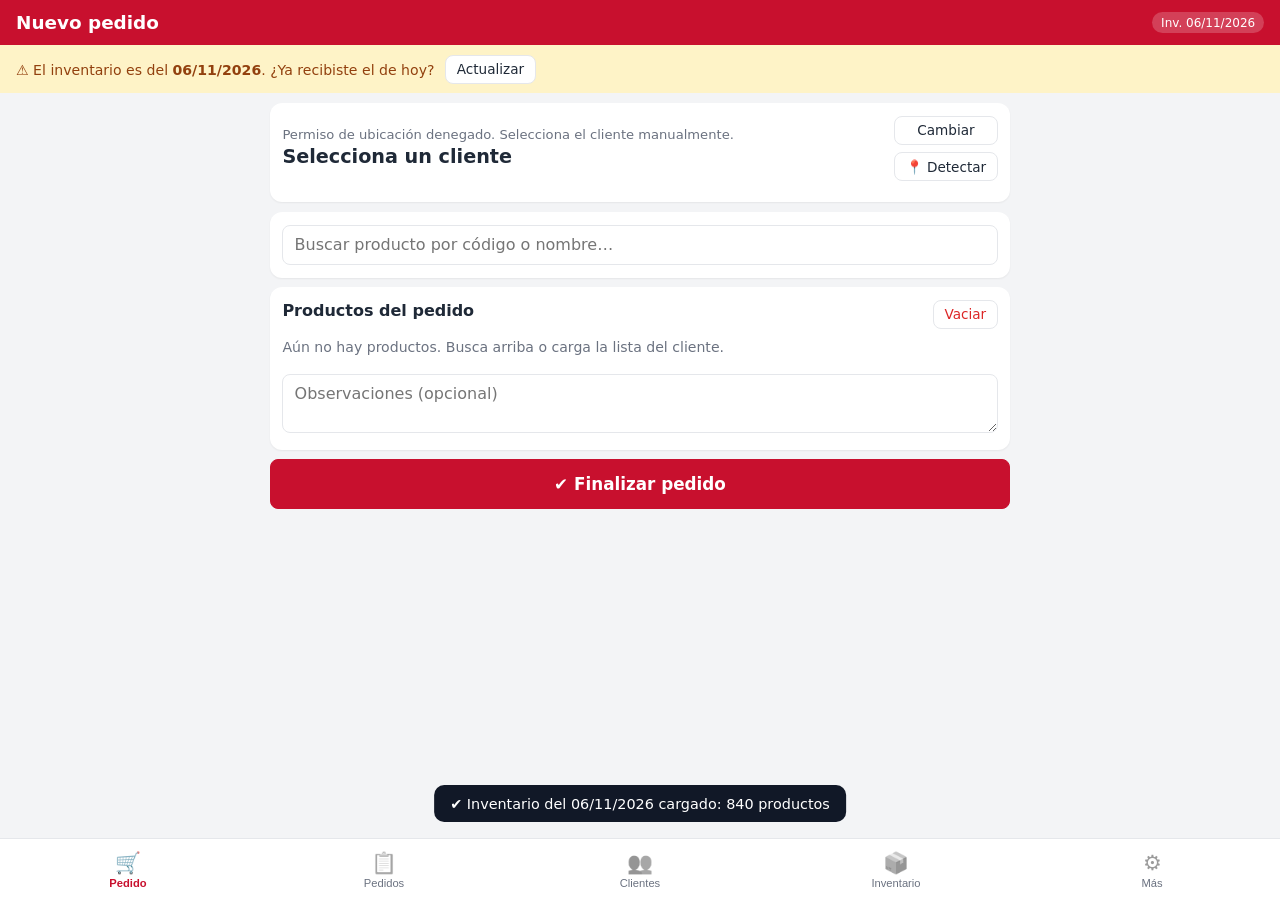
==== app/index.html @ 3f627df9 "Initial commit: Pedidos Colombina PWA" ====
<!DOCTYPE html>
<html lang="es">
<head>
  <meta charset="UTF-8">
  <meta name="viewport" content="width=device-width, initial-scale=1, viewport-fit=cover">
  <meta name="theme-color" content="#c8102e">
  <title>Pedidos Colombina</title>
  <link rel="manifest" href="manifest.webmanifest">
  <link rel="icon" href="icons/icon-192.png">
  <link rel="apple-touch-icon" href="icons/icon-192.png">
  <link rel="stylesheet" href="styles.css">
</head>
<body>
  <header class="topbar">
    <h1 id="viewTitle">Nuevo pedido</h1>
    <span id="invBadge" class="badge" title="Fecha del inventario cargado">Sin inventario</span>
  </header>

  <div id="banner" class="banner hidden"></div>

  <main>
    <!-- ================= NUEVO PEDIDO ================= -->
    <section id="view-pedido" class="view active">
      <div class="card client-card">
        <div class="row between">
          <div>
            <div class="muted small" id="clientStatus">Detectando ubicación…</div>
            <div class="client-name" id="clientName">—</div>
            <div class="muted small" id="clientInfo"></div>
          </div>
          <div class="col gap-s">
            <button class="btn small" id="btnPickClient">Cambiar</button>
            <button class="btn small ghost" id="btnLocate" title="Volver a detectar">📍 Detectar</button>
          </div>
        </div>
        <div id="nearbyList" class="chips"></div>
        <div id="clientActions" class="row gap-s wrap"></div>
      </div>

      <div class="card">
        <div class="search-wrap">
          <input type="search" id="prodSearch" placeholder="Buscar producto por código o nombre…" autocomplete="off">
        </div>
        <div id="prodResults" class="results"></div>
      </div>

      <div class="card">
        <div class="row between">
          <h2>Productos del pedido <span class="muted" id="lineCount"></span></h2>
          <button class="btn small ghost danger" id="btnClearOrder">Vaciar</button>
        </div>
        <div id="orderLines" class="lines"></div>
        <textarea id="orderNotes" rows="2" placeholder="Observaciones (opcional)"></textarea>
      </div>

      <div class="sticky-actions">
        <button class="btn primary block" id="btnFinish">✔ Finalizar pedido</button>
      </div>
    </section>

    <!-- ================= HISTORIAL ================= -->
    <section id="view-historial" class="view">
      <div class="card">
        <div class="row gap-s wrap">
          <input type="search" id="histSearch" placeholder="Buscar cliente…" class="grow">
          <input type="date" id="histFrom" title="Desde">
          <input type="date" id="histTo" title="Hasta">
        </div>
        <div class="row gap-s wrap mt">
          <button class="btn small" id="btnHistToday">Hoy</button>
          <button class="btn small" id="btnHistAll">Todos</button>
          <button class="btn small" id="btnSelAll">Seleccionar todos</button>
          <button class="btn small primary" id="btnExportSel">⬇ Exportar Excel</button>
        </div>
      </div>
      <div id="histList"></div>
    </section>

    <!-- ================= CLIENTES ================= -->
    <section id="view-clientes" class="view">
      <div class="card">
        <div class="row gap-s">
          <input type="search" id="cliSearch" placeholder="Buscar cliente…" class="grow">
          <button class="btn primary" id="btnNewClient">+ Nuevo</button>
        </div>
        <div class="row gap-s wrap mt">
          <label class="btn small">📥 Importar Excel<input type="file" id="cliImport" accept=".xlsx,.xls" hidden></label>
          <button class="btn small" id="btnCliExport">📤 Exportar Excel</button>
        </div>
      </div>
      <div id="cliList"></div>
    </section>

    <!-- ================= INVENTARIO ================= -->
    <section id="view-inventario" class="view">
      <div class="card">
        <div id="invSummary" class="muted"></div>
        <label class="btn primary block mt">📂 Cargar inventario del día (.xlsx)
          <input type="file" id="invFile" accept=".xlsx,.xls,application/vnd.openxmlformats-officedocument.spreadsheetml.sheet" hidden>
        </label>
        <p class="small muted">Consejo: con la app instalada, desde WhatsApp o Gmail usa <b>Compartir → Pedidos Colombina</b> sobre el Excel y el inventario se actualiza solo.</p>
      </div>
      <div class="card">
        <div class="row gap-s">
          <input type="search" id="invSearch" placeholder="Buscar producto…" class="grow">
          <select id="invFilter">
            <option value="all">Todos</option>
            <option value="ref">Referencias habituales</option>
            <option value="stock">Con disponible</option>
          </select>
        </div>
        <div id="invList" class="results mt"></div>
      </div>
    </section>

    <!-- ================= MÁS ================= -->
    <section id="view-mas" class="view">
      <div class="card">
        <h2>Ubicación</h2>
        <label class="field">Radio de detección automática (metros)
          <input type="number" id="setRadius" min="10" step="10">
        </label>
        <label class="row gap-s"><input type="checkbox" id="setDeduct"> Descontar del disponible los pedidos hechos después de cargar el inventario</label>
      </div>
      <div class="card">
        <h2>Copia de seguridad</h2>
        <p class="small muted">Los datos se guardan en este teléfono. Haz copias periódicas para no perder pedidos.</p>
        <div class="row gap-s wrap">
          <button class="btn" id="btnBackup">💾 Descargar copia</button>
          <label class="btn">♻ Restaurar copia<input type="file" id="restoreFile" accept=".json" hidden></label>
        </div>
      </div>
      <div class="card">
        <h2>Información</h2>
        <div id="stats" class="small muted"></div>
        <button class="btn small mt" id="btnInstall" hidden>📲 Instalar aplicación</button>
      </div>
    </section>
  </main>

  <nav class="tabbar">
    <button data-view="pedido" class="active"><span>🛒</span>Pedido</button>
    <button data-view="historial"><span>📋</span>Pedidos</button>
    <button data-view="clientes"><span>👥</span>Clientes</button>
    <button data-view="inventario"><span>📦</span>Inventario</button>
    <button data-view="mas"><span>⚙</span>Más</button>
  </nav>

  <!-- Modal genérico -->
  <div id="modal" class="modal hidden">
    <div class="modal-box">
      <div class="modal-head">
        <h2 id="modalTitle"></h2>
        <button class="btn ghost small" id="modalClose">✕</button>
      </div>
      <div id="modalBody" class="modal-body"></div>
    </div>
  </div>

  <div id="toast" class="toast hidden"></div>

  <script src="vendor/exceljs.min.js"></script>
  <script src="js/db.js"></script>
  <script src="js/excel.js"></script>
  <script src="js/app.js"></script>
</body>
</html>
---- app/styles.css ----
:root {
  --red: #c8102e;
  --red-dark: #9e0c24;
  --bg: #f3f4f6;
  --card: #fff;
  --text: #1f2937;
  --muted: #6b7280;
  --border: #e5e7eb;
  --ok: #059669;
  --warn: #d97706;
  --danger: #dc2626;
  --tabbar-h: 62px;
}
* { box-sizing: border-box; }
html, body { margin: 0; padding: 0; }
body {
  font-family: system-ui, -apple-system, "Segoe UI", Roboto, sans-serif;
  background: var(--bg); color: var(--text); font-size: 16px;
  padding-bottom: calc(var(--tabbar-h) + env(safe-area-inset-bottom));
  -webkit-tap-highlight-color: transparent;
}
h1 { font-size: 1.15rem; margin: 0; }
h2 { font-size: 1rem; margin: 0 0 .5rem; }
.hidden { display: none !important; }
.muted { color: var(--muted); }
.small { font-size: .82rem; }
.mt { margin-top: .6rem; }
.row { display: flex; align-items: center; }
.col { display: flex; flex-direction: column; }
.between { justify-content: space-between; }
.wrap { flex-wrap: wrap; }
.gap-s { gap: .45rem; }
.grow { flex: 1; min-width: 0; }

.topbar {
  position: sticky; top: 0; z-index: 20; background: var(--red); color: #fff;
  display: flex; align-items: center; justify-content: space-between;
  padding: .75rem 1rem; padding-top: calc(.75rem + env(safe-area-inset-top));
}
.badge { background: rgba(255,255,255,.2); padding: .2rem .55rem; border-radius: 999px; font-size: .75rem; }
.banner { background: #fef3c7; color: #92400e; padding: .6rem 1rem; font-size: .88rem; }
.banner button { margin-left: .4rem; }

main { padding: .6rem; max-width: 760px; margin: 0 auto; }
.view { display: none; }
.view.active { display: block; }
.card { background: var(--card); border-radius: 12px; padding: .8rem; margin-bottom: .6rem; box-shadow: 0 1px 2px rgba(0,0,0,.06); }

input, select, textarea {
  font: inherit; padding: .6rem .7rem; border: 1px solid var(--border); border-radius: 8px;
  background: #fff; width: 100%; color: var(--text);
}
input[type=checkbox] { width: auto; transform: scale(1.3); }
input[type=date] { width: auto; }
textarea { margin-top: .6rem; resize: vertical; }
.field { display: block; margin-bottom: .6rem; font-size: .85rem; color: var(--muted); }
.field input, .field select, .field textarea { margin-top: .25rem; color: var(--text); }

.btn {
  font: inherit; border: 1px solid var(--border); background: #fff; color: var(--text);
  padding: .55rem .9rem; border-radius: 8px; cursor: pointer; display: inline-flex;
  align-items: center; justify-content: center; gap: .3rem; white-space: nowrap; text-align: center;
}
.btn:active { transform: scale(.97); }
.btn.small { padding: .35rem .65rem; font-size: .85rem; }
.btn.primary { background: var(--red); color: #fff; border-color: var(--red); }
.btn.ok { background: var(--ok); color: #fff; border-color: var(--ok); }
.btn.ghost { background: transparent; }
.btn.danger { color: var(--danger); }
.btn.block { display: flex; width: 100%; padding: .85rem; font-size: 1.05rem; font-weight: 600; }
.btn:disabled { opacity: .5; }

.client-name { font-size: 1.2rem; font-weight: 700; margin: .15rem 0; }
.chips { display: flex; gap: .4rem; flex-wrap: wrap; margin-top: .5rem; }
.chip { border: 1px solid var(--border); background: #f9fafb; border-radius: 999px; padding: .3rem .7rem; font-size: .82rem; cursor: pointer; }
#clientActions:not(:empty) { margin-top: .5rem; }

.results { max-height: 45vh; overflow-y: auto; }
.results:empty { display: none; }
.item {
  display: flex; align-items: center; justify-content: space-between; gap: .5rem;
  padding: .6rem .3rem; border-bottom: 1px solid var(--border); cursor: pointer;
}
.item:last-child { border-bottom: none; }
.item .name { font-weight: 600; font-size: .92rem; }
.item .sub { font-size: .78rem; color: var(--muted); }
.stock { font-size: .8rem; font-weight: 600; white-space: nowrap; padding: .15rem .45rem; border-radius: 6px; background: #ecfdf5; color: var(--ok); }
.stock.low { background: #fffbeb; color: var(--warn); }
.stock.none { background: #fef2f2; color: var(--danger); }

.lines:empty::after { content: "Aún no hay productos. Busca arriba o carga la lista del cliente."; color: var(--muted); font-size: .88rem; display: block; padding: .6rem 0; }
.line { border-bottom: 1px solid var(--border); padding: .6rem 0; }
.line:last-child { border-bottom: none; }
.line .top { display: flex; justify-content: space-between; gap: .5rem; }
.line .controls { display: flex; align-items: center; gap: .4rem; margin-top: .45rem; flex-wrap: wrap; }
.stepper { display: flex; align-items: center; border: 1px solid var(--border); border-radius: 8px; overflow: hidden; }
.stepper button { border: none; background: #f3f4f6; width: 2.4rem; height: 2.4rem; font-size: 1.2rem; cursor: pointer; }
.stepper input { border: none; width: 3.6rem; text-align: center; border-radius: 0; padding: .4rem 0; }
.unit-toggle { display: flex; border: 1px solid var(--border); border-radius: 8px; overflow: hidden; }
.unit-toggle button { border: none; background: #fff; padding: .55rem .6rem; font-size: .82rem; cursor: pointer; }
.unit-toggle button.on { background: var(--red); color: #fff; }
.mini { width: 4.6rem !important; padding: .45rem .4rem !important; font-size: .85rem; }
.mini-label { font-size: .7rem; color: var(--muted); display: flex; flex-direction: column; }
.warn-text { color: var(--warn); font-size: .76rem; }

.sticky-actions { position: sticky; bottom: calc(var(--tabbar-h) + env(safe-area-inset-bottom) + .4rem); z-index: 5; }

.order-card { display: flex; gap: .6rem; align-items: flex-start; }
.order-card .grow { cursor: pointer; }
.date-head { font-size: .8rem; font-weight: 700; color: var(--muted); margin: .8rem .3rem .3rem; text-transform: uppercase; }
.tag { font-size: .7rem; padding: .1rem .4rem; border-radius: 4px; background: #eef2ff; color: #4338ca; margin-left: .3rem; }
.tag.ok { background: #ecfdf5; color: var(--ok); }

table.detail { width: 100%; border-collapse: collapse; font-size: .85rem; }
table.detail th, table.detail td { padding: .4rem .3rem; border-bottom: 1px solid var(--border); text-align: left; vertical-align: top; }
table.detail td.num, table.detail th.num { text-align: right; }

.tabbar {
  position: fixed; bottom: 0; left: 0; right: 0; height: calc(var(--tabbar-h) + env(safe-area-inset-bottom));
  padding-bottom: env(safe-area-inset-bottom); background: #fff; border-top: 1px solid var(--border);
  display: flex; z-index: 30;
}
.tabbar button {
  flex: 1; border: none; background: none; font-size: .7rem; color: var(--muted);
  display: flex; flex-direction: column; align-items: center; justify-content: center; gap: 2px; cursor: pointer;
}
.tabbar button span { font-size: 1.3rem; filter: grayscale(1); opacity: .7; }
.tabbar button.active { color: var(--red); font-weight: 700; }
.tabbar button.active span { filter: none; opacity: 1; }

.modal { position: fixed; inset: 0; background: rgba(0,0,0,.45); z-index: 50; display: flex; align-items: flex-end; justify-content: center; }
.modal-box { background: #fff; width: 100%; max-width: 760px; max-height: 92vh; border-radius: 16px 16px 0 0; display: flex; flex-direction: column; }
.modal-head { display: flex; justify-content: space-between; align-items: center; padding: .8rem 1rem; border-bottom: 1px solid var(--border); }
.modal-head h2 { margin: 0; }
.modal-body { padding: .8rem 1rem calc(1rem + env(safe-area-inset-bottom)); overflow-y: auto; }
@media (min-width: 700px) { .modal { align-items: center; } .modal-box { border-radius: 16px; } }

.toast {
  position: fixed; left: 50%; transform: translateX(-50%); bottom: calc(var(--tabbar-h) + 1rem + env(safe-area-inset-bottom));
  background: #111827; color: #fff; padding: .65rem 1rem; border-radius: 10px; z-index: 60; font-size: .9rem; max-width: 90vw; text-align: center;
}
.empty { text-align: center; color: var(--muted); padding: 1.5rem .5rem; font-size: .9rem; }
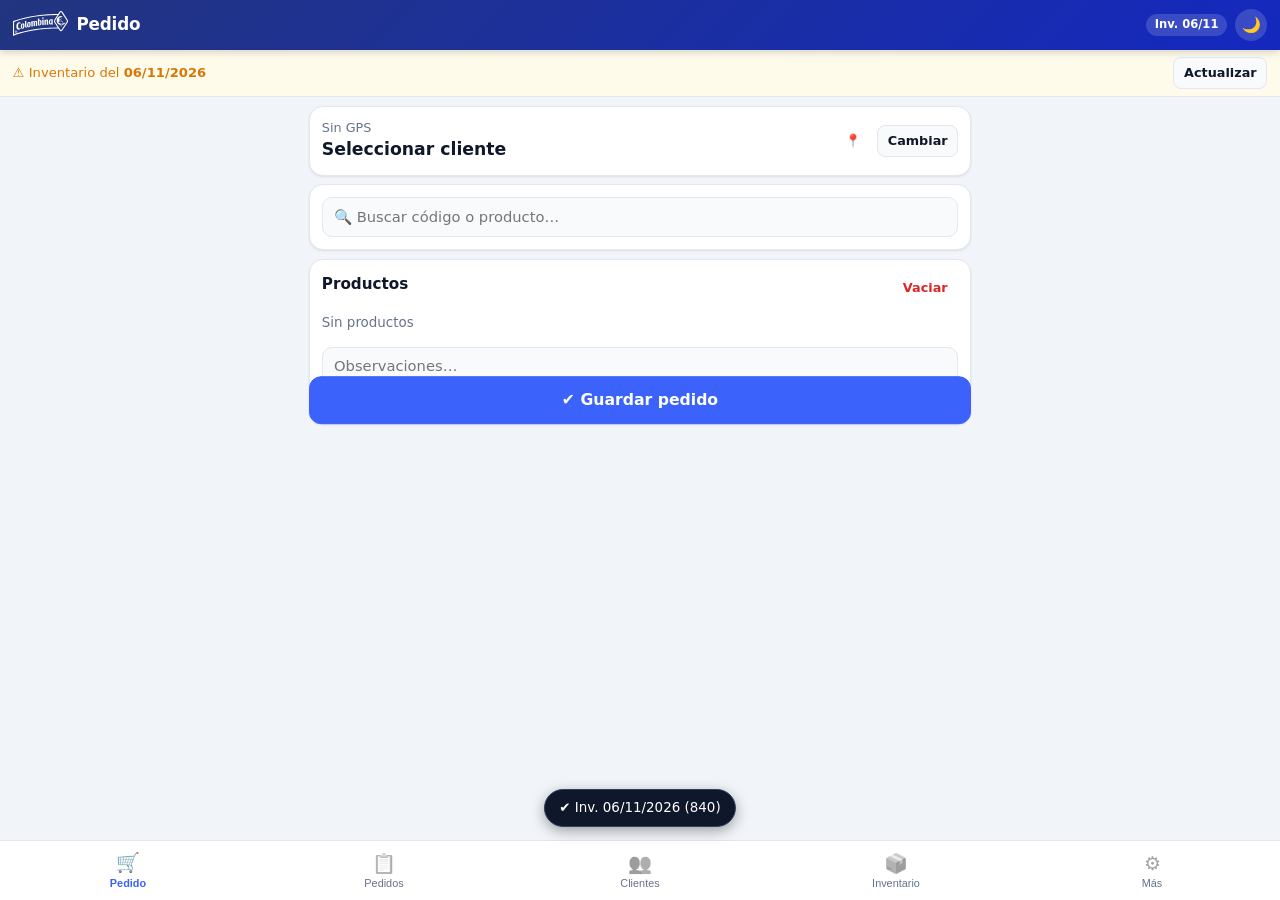
==== commit 67699954: "Redesign UI, add dark mode, compact mobile layout and official Colombina logo" ====
--- a/app/index.html
+++ b/app/index.html
@@ -2,8 +2,8 @@
 <html lang="es">
 <head>
   <meta charset="UTF-8">
-  <meta name="viewport" content="width=device-width, initial-scale=1, viewport-fit=cover">
-  <meta name="theme-color" content="#c8102e">
+  <meta name="viewport" content="width=device-width, initial-scale=1, maximum-scale=1, viewport-fit=cover">
+  <meta name="theme-color" content="#22357f" id="metaTheme">
   <title>Pedidos Colombina</title>
   <link rel="manifest" href="manifest.webmanifest">
   <link rel="icon" href="icons/icon-192.png">
@@ -12,8 +12,14 @@
 </head>
 <body>
   <header class="topbar">
-    <h1 id="viewTitle">Nuevo pedido</h1>
-    <span id="invBadge" class="badge" title="Fecha del inventario cargado">Sin inventario</span>
+    <div class="brand">
+      <img src="icons/logo.svg" alt="Colombina" class="brand-logo">
+      <h1 id="viewTitle">Pedido</h1>
+    </div>
+    <div class="row gap-s">
+      <span id="invBadge" class="badge">Sin inv.</span>
+      <button class="icon-btn" id="btnTheme" title="Cambiar tema" aria-label="Cambiar tema">🌙</button>
+    </div>
   </header>
 
   <div id="banner" class="banner hidden"></div>
@@ -23,14 +29,14 @@
     <section id="view-pedido" class="view active">
       <div class="card client-card">
         <div class="row between">
-          <div>
-            <div class="muted small" id="clientStatus">Detectando ubicación…</div>
+          <div class="grow min0">
+            <div class="muted small" id="clientStatus">Ubicando…</div>
             <div class="client-name" id="clientName">—</div>
-            <div class="muted small" id="clientInfo"></div>
+            <div class="muted small truncate" id="clientInfo"></div>
           </div>
-          <div class="col gap-s">
+          <div class="row gap-xs">
+            <button class="btn small ghost" id="btnLocate" title="Detectar ubicación">📍</button>
             <button class="btn small" id="btnPickClient">Cambiar</button>
-            <button class="btn small ghost" id="btnLocate" title="Volver a detectar">📍 Detectar</button>
           </div>
         </div>
         <div id="nearbyList" class="chips"></div>
@@ -38,39 +44,37 @@
       </div>
 
       <div class="card">
-        <div class="search-wrap">
-          <input type="search" id="prodSearch" placeholder="Buscar producto por código o nombre…" autocomplete="off">
-        </div>
+        <input type="search" id="prodSearch" placeholder="🔍 Buscar código o producto…" autocomplete="off">
         <div id="prodResults" class="results"></div>
       </div>
 
       <div class="card">
-        <div class="row between">
-          <h2>Productos del pedido <span class="muted" id="lineCount"></span></h2>
+        <div class="row between mb-xs">
+          <h2>Productos <span class="muted" id="lineCount"></span></h2>
           <button class="btn small ghost danger" id="btnClearOrder">Vaciar</button>
         </div>
         <div id="orderLines" class="lines"></div>
-        <textarea id="orderNotes" rows="2" placeholder="Observaciones (opcional)"></textarea>
+        <textarea id="orderNotes" rows="2" placeholder="Observaciones…"></textarea>
       </div>
 
       <div class="sticky-actions">
-        <button class="btn primary block" id="btnFinish">✔ Finalizar pedido</button>
+        <button class="btn primary block" id="btnFinish">✔ Guardar pedido</button>
       </div>
     </section>
 
     <!-- ================= HISTORIAL ================= -->
     <section id="view-historial" class="view">
       <div class="card">
-        <div class="row gap-s wrap">
-          <input type="search" id="histSearch" placeholder="Buscar cliente…" class="grow">
+        <input type="search" id="histSearch" placeholder="🔍 Buscar cliente o #…">
+        <div class="grid-2 mt">
           <input type="date" id="histFrom" title="Desde">
           <input type="date" id="histTo" title="Hasta">
         </div>
-        <div class="row gap-s wrap mt">
+        <div class="row gap-xs wrap mt">
           <button class="btn small" id="btnHistToday">Hoy</button>
           <button class="btn small" id="btnHistAll">Todos</button>
-          <button class="btn small" id="btnSelAll">Seleccionar todos</button>
-          <button class="btn small primary" id="btnExportSel">⬇ Exportar Excel</button>
+          <button class="btn small" id="btnSelAll">Selec. todos</button>
+          <button class="btn small primary grow" id="btnExportSel">⬇ Excel</button>
         </div>
       </div>
       <div id="histList"></div>
@@ -80,12 +84,12 @@
     <section id="view-clientes" class="view">
       <div class="card">
         <div class="row gap-s">
-          <input type="search" id="cliSearch" placeholder="Buscar cliente…" class="grow">
+          <input type="search" id="cliSearch" placeholder="🔍 Buscar cliente…" class="grow">
           <button class="btn primary" id="btnNewClient">+ Nuevo</button>
         </div>
-        <div class="row gap-s wrap mt">
-          <label class="btn small">📥 Importar Excel<input type="file" id="cliImport" accept=".xlsx,.xls" hidden></label>
-          <button class="btn small" id="btnCliExport">📤 Exportar Excel</button>
+        <div class="grid-2 mt">
+          <label class="btn small">📥 Importar<input type="file" id="cliImport" accept=".xlsx,.xls" hidden></label>
+          <button class="btn small" id="btnCliExport">📤 Exportar</button>
         </div>
       </div>
       <div id="cliList"></div>
@@ -94,19 +98,18 @@
     <!-- ================= INVENTARIO ================= -->
     <section id="view-inventario" class="view">
       <div class="card">
-        <div id="invSummary" class="muted"></div>
-        <label class="btn primary block mt">📂 Cargar inventario del día (.xlsx)
+        <div id="invSummary" class="small"></div>
+        <label class="btn primary block mt">📂 Cargar inventario (.xlsx)
           <input type="file" id="invFile" accept=".xlsx,.xls,application/vnd.openxmlformats-officedocument.spreadsheetml.sheet" hidden>
         </label>
-        <p class="small muted">Consejo: con la app instalada, desde WhatsApp o Gmail usa <b>Compartir → Pedidos Colombina</b> sobre el Excel y el inventario se actualiza solo.</p>
       </div>
       <div class="card">
         <div class="row gap-s">
-          <input type="search" id="invSearch" placeholder="Buscar producto…" class="grow">
-          <select id="invFilter">
+          <input type="search" id="invSearch" placeholder="🔍 Buscar producto…" class="grow">
+          <select id="invFilter" style="width:auto">
             <option value="all">Todos</option>
-            <option value="ref">Referencias habituales</option>
-            <option value="stock">Con disponible</option>
+            <option value="ref">⭐ Habituales</option>
+            <option value="stock">Disponible</option>
           </select>
         </div>
         <div id="invList" class="results mt"></div>
@@ -116,24 +119,30 @@
     <!-- ================= MÁS ================= -->
     <section id="view-mas" class="view">
       <div class="card">
-        <h2>Ubicación</h2>
-        <label class="field">Radio de detección automática (metros)
-          <input type="number" id="setRadius" min="10" step="10">
-        </label>
-        <label class="row gap-s"><input type="checkbox" id="setDeduct"> Descontar del disponible los pedidos hechos después de cargar el inventario</label>
-      </div>
-      <div class="card">
-        <h2>Copia de seguridad</h2>
-        <p class="small muted">Los datos se guardan en este teléfono. Haz copias periódicas para no perder pedidos.</p>
-        <div class="row gap-s wrap">
-          <button class="btn" id="btnBackup">💾 Descargar copia</button>
-          <label class="btn">♻ Restaurar copia<input type="file" id="restoreFile" accept=".json" hidden></label>
+        <h2>Apariencia</h2>
+        <div class="seg" id="themeSeg">
+          <button data-theme="auto">Auto</button>
+          <button data-theme="light">☀ Claro</button>
+          <button data-theme="dark">🌙 Oscuro</button>
         </div>
       </div>
       <div class="card">
-        <h2>Información</h2>
+        <h2>Ubicación y stock</h2>
+        <label class="field">Radio GPS (metros)
+          <input type="number" id="setRadius" min="10" step="10">
+        </label>
+        <label class="row gap-s small"><input type="checkbox" id="setDeduct"> Descontar pedidos del día</label>
+      </div>
+      <div class="card">
+        <h2>Respaldo</h2>
+        <div class="grid-2">
+          <button class="btn" id="btnBackup">💾 Guardar</button>
+          <label class="btn">♻ Restaurar<input type="file" id="restoreFile" accept=".json" hidden></label>
+        </div>
+      </div>
+      <div class="card">
         <div id="stats" class="small muted"></div>
-        <button class="btn small mt" id="btnInstall" hidden>📲 Instalar aplicación</button>
+        <button class="btn primary block mt" id="btnInstall" hidden>📲 Instalar app</button>
       </div>
     </section>
   </main>
@@ -146,7 +155,6 @@
     <button data-view="mas"><span>⚙</span>Más</button>
   </nav>
 
-  <!-- Modal genérico -->
   <div id="modal" class="modal hidden">
     <div class="modal-box">
       <div class="modal-head">
--- a/app/styles.css
+++ b/app/styles.css
@@ -1,142 +1,225 @@
 :root {
-  --red: #c8102e;
-  --red-dark: #9e0c24;
-  --bg: #f3f4f6;
-  --card: #fff;
-  --text: #1f2937;
-  --muted: #6b7280;
-  --border: #e5e7eb;
+  --brand: #22357f;
+  --brand-2: #1428bf;
+  --accent: #3b63fb;
+  --bg: #f1f5f9;
+  --card: #ffffff;
+  --surface: #f8fafc;
+  --text: #0f172a;
+  --muted: #64748b;
+  --border: #e2e8f0;
   --ok: #059669;
+  --ok-bg: #ecfdf5;
   --warn: #d97706;
+  --warn-bg: #fffbeb;
   --danger: #dc2626;
-  --tabbar-h: 62px;
-}
+  --danger-bg: #fef2f2;
+  --shadow: 0 1px 3px rgba(15, 23, 42, .06), 0 1px 2px rgba(15, 23, 42, .04);
+  --tabbar-h: 60px;
+}
+
+[data-theme="dark"] {
+  --brand: #152259;
+  --brand-2: #243b94;
+  --accent: #4f75ff;
+  --bg: #0b1120;
+  --card: #131c31;
+  --surface: #1c2842;
+  --text: #f1f5f9;
+  --muted: #94a3b8;
+  --border: #253352;
+  --ok: #34d399;
+  --ok-bg: rgba(16, 185, 129, .15);
+  --warn: #fbbf24;
+  --warn-bg: rgba(245, 158, 11, .16);
+  --danger: #f87171;
+  --danger-bg: rgba(239, 68, 68, .16);
+  --shadow: 0 2px 8px rgba(0, 0, 0, .35);
+  color-scheme: dark;
+}
+
 * { box-sizing: border-box; }
-html, body { margin: 0; padding: 0; }
+html, body { margin: 0; padding: 0; overflow-x: hidden; }
 body {
   font-family: system-ui, -apple-system, "Segoe UI", Roboto, sans-serif;
-  background: var(--bg); color: var(--text); font-size: 16px;
-  padding-bottom: calc(var(--tabbar-h) + env(safe-area-inset-bottom));
+  background: var(--bg); color: var(--text); font-size: 15px; line-height: 1.35;
+  padding-bottom: calc(var(--tabbar-h) + env(safe-area-inset-bottom) + .5rem);
   -webkit-tap-highlight-color: transparent;
 }
-h1 { font-size: 1.15rem; margin: 0; }
-h2 { font-size: 1rem; margin: 0 0 .5rem; }
+h1 { font-size: 1.05rem; font-weight: 700; margin: 0; letter-spacing: -.01em; }
+h2 { font-size: .95rem; font-weight: 700; margin: 0 0 .45rem; }
 .hidden { display: none !important; }
 .muted { color: var(--muted); }
-.small { font-size: .82rem; }
-.mt { margin-top: .6rem; }
+.small { font-size: .8rem; }
+.mt { margin-top: .55rem; }
+.mb-xs { margin-bottom: .25rem; }
 .row { display: flex; align-items: center; }
 .col { display: flex; flex-direction: column; }
 .between { justify-content: space-between; }
 .wrap { flex-wrap: wrap; }
-.gap-s { gap: .45rem; }
+.gap-xs { gap: .35rem; }
+.gap-s { gap: .5rem; }
 .grow { flex: 1; min-width: 0; }
-
+.min0 { min-width: 0; }
+.truncate { white-space: nowrap; overflow: hidden; text-overflow: ellipsis; }
+.grid-2 { display: grid; grid-template-columns: 1fr 1fr; gap: .45rem; }
+
+/* Header */
 .topbar {
-  position: sticky; top: 0; z-index: 20; background: var(--red); color: #fff;
-  display: flex; align-items: center; justify-content: space-between;
-  padding: .75rem 1rem; padding-top: calc(.75rem + env(safe-area-inset-top));
-}
-.badge { background: rgba(255,255,255,.2); padding: .2rem .55rem; border-radius: 999px; font-size: .75rem; }
-.banner { background: #fef3c7; color: #92400e; padding: .6rem 1rem; font-size: .88rem; }
-.banner button { margin-left: .4rem; }
-
-main { padding: .6rem; max-width: 760px; margin: 0 auto; }
+  position: sticky; top: 0; z-index: 20;
+  background: linear-gradient(135deg, var(--brand) 0%, var(--brand-2) 100%);
+  color: #fff; display: flex; align-items: center; justify-content: space-between;
+  padding: .55rem .8rem; padding-top: calc(.55rem + env(safe-area-inset-top));
+  box-shadow: 0 2px 8px rgba(0, 0, 0, .18);
+}
+.brand { display: flex; align-items: center; gap: .55rem; min-width: 0; }
+.brand-logo { height: 28px; width: auto; display: block; flex-shrink: 0; }
+.badge {
+  background: rgba(255, 255, 255, .16); backdrop-filter: blur(4px);
+  padding: .22rem .55rem; border-radius: 999px; font-size: .72rem; font-weight: 600; white-space: nowrap;
+}
+.icon-btn {
+  border: none; background: rgba(255, 255, 255, .16); color: #fff;
+  width: 32px; height: 32px; border-radius: 999px; font-size: .95rem;
+  display: inline-flex; align-items: center; justify-content: center; cursor: pointer;
+}
+.banner {
+  background: var(--warn-bg); color: var(--warn); border-bottom: 1px solid var(--border);
+  padding: .45rem .8rem; font-size: .82rem; display: flex; align-items: center; justify-content: space-between; gap: .5rem;
+}
+
+main { padding: .55rem; max-width: 680px; margin: 0 auto; }
 .view { display: none; }
 .view.active { display: block; }
-.card { background: var(--card); border-radius: 12px; padding: .8rem; margin-bottom: .6rem; box-shadow: 0 1px 2px rgba(0,0,0,.06); }
+.card {
+  background: var(--card); border: 1px solid var(--border); border-radius: 14px;
+  padding: .75rem; margin-bottom: .55rem; box-shadow: var(--shadow);
+}
 
 input, select, textarea {
-  font: inherit; padding: .6rem .7rem; border: 1px solid var(--border); border-radius: 8px;
-  background: #fff; width: 100%; color: var(--text);
-}
-input[type=checkbox] { width: auto; transform: scale(1.3); }
-input[type=date] { width: auto; }
-textarea { margin-top: .6rem; resize: vertical; }
-.field { display: block; margin-bottom: .6rem; font-size: .85rem; color: var(--muted); }
-.field input, .field select, .field textarea { margin-top: .25rem; color: var(--text); }
+  font: inherit; font-size: .92rem; padding: .55rem .7rem;
+  border: 1px solid var(--border); border-radius: 10px;
+  background: var(--surface); color: var(--text); width: 100%; min-width: 0;
+  transition: border-color .15s;
+}
+input:focus, select:focus, textarea:focus { outline: none; border-color: var(--accent); }
+input[type=checkbox] { width: 18px; height: 18px; accent-color: var(--accent); flex-shrink: 0; }
+textarea { margin-top: .5rem; resize: vertical; }
+.field { display: block; margin-bottom: .55rem; font-size: .8rem; color: var(--muted); }
+.field input, .field select { margin-top: .2rem; }
 
 .btn {
-  font: inherit; border: 1px solid var(--border); background: #fff; color: var(--text);
-  padding: .55rem .9rem; border-radius: 8px; cursor: pointer; display: inline-flex;
-  align-items: center; justify-content: center; gap: .3rem; white-space: nowrap; text-align: center;
+  font: inherit; font-size: .88rem; font-weight: 600;
+  border: 1px solid var(--border); background: var(--surface); color: var(--text);
+  padding: .5rem .8rem; border-radius: 10px; cursor: pointer;
+  display: inline-flex; align-items: center; justify-content: center; gap: .3rem;
+  white-space: nowrap; text-align: center; text-decoration: none; min-height: 38px;
 }
 .btn:active { transform: scale(.97); }
-.btn.small { padding: .35rem .65rem; font-size: .85rem; }
-.btn.primary { background: var(--red); color: #fff; border-color: var(--red); }
-.btn.ok { background: var(--ok); color: #fff; border-color: var(--ok); }
-.btn.ghost { background: transparent; }
+.btn.small { padding: .32rem .6rem; font-size: .8rem; min-height: 32px; border-radius: 8px; }
+.btn.primary { background: var(--accent); color: #fff; border-color: var(--accent); }
+.btn.ghost { background: transparent; border-color: transparent; }
 .btn.danger { color: var(--danger); }
-.btn.block { display: flex; width: 100%; padding: .85rem; font-size: 1.05rem; font-weight: 600; }
-.btn:disabled { opacity: .5; }
-
-.client-name { font-size: 1.2rem; font-weight: 700; margin: .15rem 0; }
-.chips { display: flex; gap: .4rem; flex-wrap: wrap; margin-top: .5rem; }
-.chip { border: 1px solid var(--border); background: #f9fafb; border-radius: 999px; padding: .3rem .7rem; font-size: .82rem; cursor: pointer; }
-#clientActions:not(:empty) { margin-top: .5rem; }
-
-.results { max-height: 45vh; overflow-y: auto; }
+.btn.block { display: flex; width: 100%; padding: .78rem; font-size: .98rem; border-radius: 12px; }
+
+.seg {
+  display: grid; grid-template-columns: repeat(3, 1fr); gap: .25rem;
+  background: var(--surface); padding: .22rem; border-radius: 10px; border: 1px solid var(--border);
+}
+.seg button {
+  border: none; background: transparent; color: var(--muted); font: inherit;
+  font-size: .84rem; font-weight: 600; padding: .45rem; border-radius: 8px; cursor: pointer;
+}
+.seg button.on { background: var(--card); color: var(--text); box-shadow: var(--shadow); }
+
+.client-name { font-size: 1.08rem; font-weight: 700; margin: .1rem 0; word-break: break-word; }
+.chips { display: flex; gap: .35rem; flex-wrap: wrap; }
+.chips:not(:empty) { margin-top: .45rem; }
+.chip {
+  border: 1px solid var(--border); background: var(--surface); color: var(--text);
+  border-radius: 999px; padding: .26rem .65rem; font-size: .78rem; cursor: pointer;
+}
+#clientActions:not(:empty) { margin-top: .45rem; }
+
+.results { max-height: 44vh; overflow-y: auto; margin-top: .25rem; }
 .results:empty { display: none; }
 .item {
   display: flex; align-items: center; justify-content: space-between; gap: .5rem;
-  padding: .6rem .3rem; border-bottom: 1px solid var(--border); cursor: pointer;
+  padding: .55rem .2rem; border-bottom: 1px solid var(--border); cursor: pointer;
 }
 .item:last-child { border-bottom: none; }
-.item .name { font-weight: 600; font-size: .92rem; }
-.item .sub { font-size: .78rem; color: var(--muted); }
-.stock { font-size: .8rem; font-weight: 600; white-space: nowrap; padding: .15rem .45rem; border-radius: 6px; background: #ecfdf5; color: var(--ok); }
-.stock.low { background: #fffbeb; color: var(--warn); }
-.stock.none { background: #fef2f2; color: var(--danger); }
-
-.lines:empty::after { content: "Aún no hay productos. Busca arriba o carga la lista del cliente."; color: var(--muted); font-size: .88rem; display: block; padding: .6rem 0; }
-.line { border-bottom: 1px solid var(--border); padding: .6rem 0; }
+.item .name { font-weight: 600; font-size: .88rem; }
+.item .sub { font-size: .75rem; color: var(--muted); }
+.stock {
+  font-size: .75rem; font-weight: 700; white-space: nowrap;
+  padding: .18rem .48rem; border-radius: 6px; background: var(--ok-bg); color: var(--ok); flex-shrink: 0;
+}
+.stock.low { background: var(--warn-bg); color: var(--warn); }
+.stock.none { background: var(--danger-bg); color: var(--danger); }
+
+.lines:empty::after { content: "Sin productos"; color: var(--muted); font-size: .84rem; display: block; padding: .4rem 0; }
+.line { border-bottom: 1px solid var(--border); padding: .55rem 0; }
 .line:last-child { border-bottom: none; }
-.line .top { display: flex; justify-content: space-between; gap: .5rem; }
-.line .controls { display: flex; align-items: center; gap: .4rem; margin-top: .45rem; flex-wrap: wrap; }
-.stepper { display: flex; align-items: center; border: 1px solid var(--border); border-radius: 8px; overflow: hidden; }
-.stepper button { border: none; background: #f3f4f6; width: 2.4rem; height: 2.4rem; font-size: 1.2rem; cursor: pointer; }
-.stepper input { border: none; width: 3.6rem; text-align: center; border-radius: 0; padding: .4rem 0; }
-.unit-toggle { display: flex; border: 1px solid var(--border); border-radius: 8px; overflow: hidden; }
-.unit-toggle button { border: none; background: #fff; padding: .55rem .6rem; font-size: .82rem; cursor: pointer; }
-.unit-toggle button.on { background: var(--red); color: #fff; }
-.mini { width: 4.6rem !important; padding: .45rem .4rem !important; font-size: .85rem; }
-.mini-label { font-size: .7rem; color: var(--muted); display: flex; flex-direction: column; }
-.warn-text { color: var(--warn); font-size: .76rem; }
-
-.sticky-actions { position: sticky; bottom: calc(var(--tabbar-h) + env(safe-area-inset-bottom) + .4rem); z-index: 5; }
-
-.order-card { display: flex; gap: .6rem; align-items: flex-start; }
-.order-card .grow { cursor: pointer; }
-.date-head { font-size: .8rem; font-weight: 700; color: var(--muted); margin: .8rem .3rem .3rem; text-transform: uppercase; }
-.tag { font-size: .7rem; padding: .1rem .4rem; border-radius: 4px; background: #eef2ff; color: #4338ca; margin-left: .3rem; }
-.tag.ok { background: #ecfdf5; color: var(--ok); }
-
-table.detail { width: 100%; border-collapse: collapse; font-size: .85rem; }
-table.detail th, table.detail td { padding: .4rem .3rem; border-bottom: 1px solid var(--border); text-align: left; vertical-align: top; }
+.line .top { display: flex; justify-content: space-between; align-items: flex-start; gap: .4rem; }
+.line .controls {
+  display: grid; grid-template-columns: auto auto 1fr 1fr; gap: .38rem;
+  align-items: end; margin-top: .42rem;
+}
+.stepper { display: flex; align-items: center; border: 1px solid var(--border); border-radius: 9px; overflow: hidden; background: var(--surface); height: 36px; }
+.stepper button { border: none; background: transparent; color: var(--text); width: 2.1rem; height: 100%; font-size: 1.15rem; cursor: pointer; }
+.stepper input { border: none; background: var(--card); width: 3.1rem; height: 100%; text-align: center; border-radius: 0; padding: 0; font-weight: 700; }
+.unit-toggle { display: flex; border: 1px solid var(--border); border-radius: 9px; overflow: hidden; height: 36px; background: var(--surface); }
+.unit-toggle button { border: none; background: transparent; color: var(--muted); padding: 0 .52rem; font-size: .78rem; font-weight: 700; cursor: pointer; }
+.unit-toggle button.on { background: var(--accent); color: #fff; }
+.mini { height: 36px; padding: .25rem .4rem !important; font-size: .84rem; text-align: center; }
+.mini-label { font-size: .68rem; color: var(--muted); display: flex; flex-direction: column; gap: 2px; min-width: 0; }
+.warn-text { color: var(--warn); font-size: .74rem; font-weight: 600; }
+
+.sticky-actions { position: sticky; bottom: calc(var(--tabbar-h) + env(safe-area-inset-bottom) + .35rem); z-index: 5; }
+
+.order-card { display: flex; gap: .55rem; align-items: center; }
+.order-card .grow { cursor: pointer; min-width: 0; }
+.date-head { font-size: .74rem; font-weight: 700; color: var(--muted); margin: .7rem .2rem .25rem; text-transform: uppercase; letter-spacing: .03em; }
+.tag { font-size: .68rem; font-weight: 600; padding: .1rem .4rem; border-radius: 5px; background: var(--surface); color: var(--accent); margin-left: .25rem; }
+.tag.ok { background: var(--ok-bg); color: var(--ok); }
+
+.table-wrap { overflow-x: auto; margin-top: .45rem; }
+table.detail { width: 100%; border-collapse: collapse; font-size: .82rem; }
+table.detail th, table.detail td { padding: .38rem .28rem; border-bottom: 1px solid var(--border); text-align: left; }
 table.detail td.num, table.detail th.num { text-align: right; }
 
 .tabbar {
-  position: fixed; bottom: 0; left: 0; right: 0; height: calc(var(--tabbar-h) + env(safe-area-inset-bottom));
-  padding-bottom: env(safe-area-inset-bottom); background: #fff; border-top: 1px solid var(--border);
+  position: fixed; bottom: 0; left: 0; right: 0;
+  height: calc(var(--tabbar-h) + env(safe-area-inset-bottom));
+  padding-bottom: env(safe-area-inset-bottom);
+  background: var(--card); border-top: 1px solid var(--border);
   display: flex; z-index: 30;
 }
 .tabbar button {
-  flex: 1; border: none; background: none; font-size: .7rem; color: var(--muted);
+  flex: 1; border: none; background: none; font-size: .68rem; color: var(--muted);
   display: flex; flex-direction: column; align-items: center; justify-content: center; gap: 2px; cursor: pointer;
 }
-.tabbar button span { font-size: 1.3rem; filter: grayscale(1); opacity: .7; }
-.tabbar button.active { color: var(--red); font-weight: 700; }
-.tabbar button.active span { filter: none; opacity: 1; }
-
-.modal { position: fixed; inset: 0; background: rgba(0,0,0,.45); z-index: 50; display: flex; align-items: flex-end; justify-content: center; }
-.modal-box { background: #fff; width: 100%; max-width: 760px; max-height: 92vh; border-radius: 16px 16px 0 0; display: flex; flex-direction: column; }
-.modal-head { display: flex; justify-content: space-between; align-items: center; padding: .8rem 1rem; border-bottom: 1px solid var(--border); }
+.tabbar button span { font-size: 1.2rem; filter: grayscale(1); opacity: .65; transition: transform .15s; }
+.tabbar button.active { color: var(--accent); font-weight: 700; }
+.tabbar button.active span { filter: none; opacity: 1; transform: translateY(-1px); }
+
+.modal { position: fixed; inset: 0; background: rgba(2, 6, 23, .6); backdrop-filter: blur(2px); z-index: 50; display: flex; align-items: flex-end; justify-content: center; }
+.modal-box { background: var(--card); color: var(--text); width: 100%; max-width: 680px; max-height: 90vh; border-radius: 18px 18px 0 0; display: flex; flex-direction: column; border: 1px solid var(--border); }
+.modal-head { display: flex; justify-content: space-between; align-items: center; padding: .7rem .9rem; border-bottom: 1px solid var(--border); }
 .modal-head h2 { margin: 0; }
-.modal-body { padding: .8rem 1rem calc(1rem + env(safe-area-inset-bottom)); overflow-y: auto; }
-@media (min-width: 700px) { .modal { align-items: center; } .modal-box { border-radius: 16px; } }
+.modal-body { padding: .75rem .9rem calc(.9rem + env(safe-area-inset-bottom)); overflow-y: auto; }
+@media (min-width: 700px) { .modal { align-items: center; } .modal-box { border-radius: 18px; } }
 
 .toast {
-  position: fixed; left: 50%; transform: translateX(-50%); bottom: calc(var(--tabbar-h) + 1rem + env(safe-area-inset-bottom));
-  background: #111827; color: #fff; padding: .65rem 1rem; border-radius: 10px; z-index: 60; font-size: .9rem; max-width: 90vw; text-align: center;
-}
-.empty { text-align: center; color: var(--muted); padding: 1.5rem .5rem; font-size: .9rem; }
+  position: fixed; left: 50%; transform: translateX(-50%);
+  bottom: calc(var(--tabbar-h) + .8rem + env(safe-area-inset-bottom));
+  background: #0f172a; color: #fff; border: 1px solid #334155;
+  padding: .55rem .9rem; border-radius: 999px; z-index: 60; font-size: .84rem;
+  max-width: 92vw; text-align: center; box-shadow: 0 4px 14px rgba(0, 0, 0, .35);
+}
+.empty { text-align: center; color: var(--muted); padding: 1.1rem .4rem; font-size: .84rem; }
+
+@media (max-width: 360px) {
+  .line .controls { grid-template-columns: auto auto; }
+  .brand h1 { font-size: .95rem; }
+}
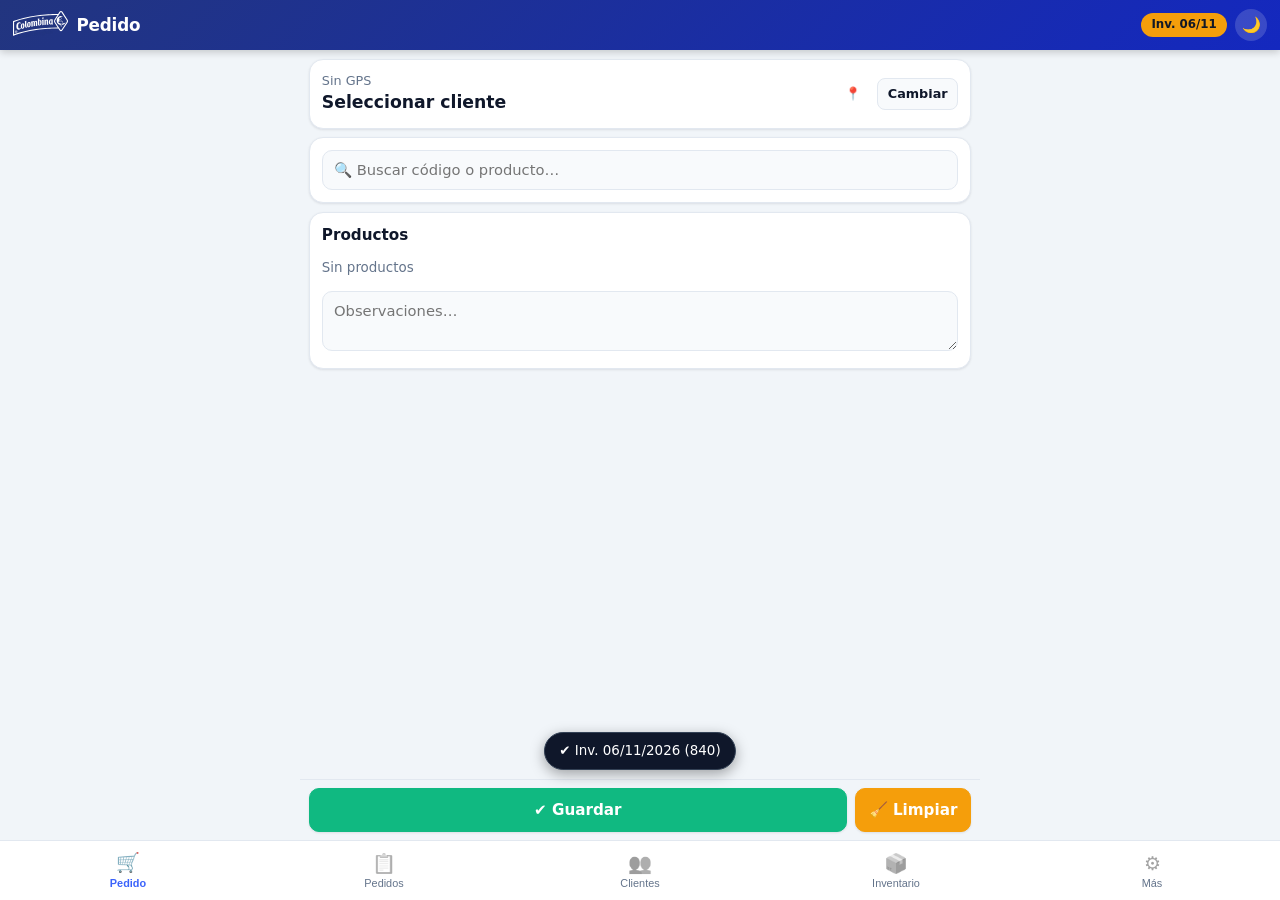
==== commit 40736717: "Apply 15 UX/functional improvements and bug fixes" ====
--- a/app/index.html
+++ b/app/index.html
@@ -17,12 +17,10 @@
       <h1 id="viewTitle">Pedido</h1>
     </div>
     <div class="row gap-s">
-      <span id="invBadge" class="badge">Sin inv.</span>
+      <button id="invBadge" class="badge warn" data-go="mas" title="Estado del inventario">Sin inv.</button>
       <button class="icon-btn" id="btnTheme" title="Cambiar tema" aria-label="Cambiar tema">🌙</button>
     </div>
   </header>
-
-  <div id="banner" class="banner hidden"></div>
 
   <main>
     <!-- ================= NUEVO PEDIDO ================= -->
@@ -49,16 +47,14 @@
       </div>
 
       <div class="card">
-        <div class="row between mb-xs">
-          <h2>Productos <span class="muted" id="lineCount"></span></h2>
-          <button class="btn small ghost danger" id="btnClearOrder">Vaciar</button>
-        </div>
+        <h2>Productos <span class="muted" id="lineCount"></span></h2>
         <div id="orderLines" class="lines"></div>
         <textarea id="orderNotes" rows="2" placeholder="Observaciones…"></textarea>
       </div>
 
-      <div class="sticky-actions">
-        <button class="btn primary block" id="btnFinish">✔ Guardar pedido</button>
+      <div class="fixed-actions">
+        <button class="btn ok grow" id="btnFinish">✔ Guardar</button>
+        <button class="btn warn" id="btnClearOrder">🧹 Limpiar</button>
       </div>
     </section>
 
@@ -66,15 +62,17 @@
     <section id="view-historial" class="view">
       <div class="card">
         <input type="search" id="histSearch" placeholder="🔍 Buscar cliente o #…">
-        <div class="grid-2 mt">
+        <div class="small muted mt">Fechas:</div>
+        <div class="grid-2 mt-xs">
           <input type="date" id="histFrom" title="Desde">
           <input type="date" id="histTo" title="Hasta">
         </div>
         <div class="row gap-xs wrap mt">
           <button class="btn small" id="btnHistToday">Hoy</button>
           <button class="btn small" id="btnHistAll">Todos</button>
+          <button class="btn small" id="btnHistDown">Descargados</button>
           <button class="btn small" id="btnSelAll">Selec. todos</button>
-          <button class="btn small primary grow" id="btnExportSel">⬇ Excel</button>
+          <button class="btn small primary grow" id="btnExportSel">⬇ Descargar</button>
         </div>
       </div>
       <div id="histList"></div>
@@ -97,13 +95,7 @@
 
     <!-- ================= INVENTARIO ================= -->
     <section id="view-inventario" class="view">
-      <div class="card">
-        <div id="invSummary" class="small"></div>
-        <label class="btn primary block mt">📂 Cargar inventario (.xlsx)
-          <input type="file" id="invFile" accept=".xlsx,.xls,application/vnd.openxmlformats-officedocument.spreadsheetml.sheet" hidden>
-        </label>
-      </div>
-      <div class="card">
+      <div class="card inv-card">
         <div class="row gap-s">
           <input type="search" id="invSearch" placeholder="🔍 Buscar producto…" class="grow">
           <select id="invFilter" style="width:auto">
@@ -112,12 +104,19 @@
             <option value="stock">Disponible</option>
           </select>
         </div>
-        <div id="invList" class="results mt"></div>
+        <div id="invList" class="inv-results"></div>
       </div>
     </section>
 
     <!-- ================= MÁS ================= -->
     <section id="view-mas" class="view">
+      <div class="card">
+        <h2>Inventario</h2>
+        <div id="invSummary" class="small"></div>
+        <label class="btn primary block mt">📂 Cargar inventario (.xlsx)
+          <input type="file" id="invFile" accept=".xlsx,.xls,application/vnd.openxmlformats-officedocument.spreadsheetml.sheet" hidden>
+        </label>
+      </div>
       <div class="card">
         <h2>Apariencia</h2>
         <div class="seg" id="themeSeg">
--- a/app/styles.css
+++ b/app/styles.css
@@ -8,14 +8,16 @@
   --text: #0f172a;
   --muted: #64748b;
   --border: #e2e8f0;
-  --ok: #059669;
+  --ok: #10b981;
   --ok-bg: #ecfdf5;
-  --warn: #d97706;
+  --warn: #f59e0b;
   --warn-bg: #fffbeb;
   --danger: #dc2626;
   --danger-bg: #fef2f2;
   --shadow: 0 1px 3px rgba(15, 23, 42, .06), 0 1px 2px rgba(15, 23, 42, .04);
+  --topbar-h: 50px;
   --tabbar-h: 60px;
+  --actions-h: 62px;
 }
 
 [data-theme="dark"] {
@@ -28,9 +30,9 @@
   --text: #f1f5f9;
   --muted: #94a3b8;
   --border: #253352;
-  --ok: #34d399;
+  --ok: #10b981;
   --ok-bg: rgba(16, 185, 129, .15);
-  --warn: #fbbf24;
+  --warn: #f59e0b;
   --warn-bg: rgba(245, 158, 11, .16);
   --danger: #f87171;
   --danger-bg: rgba(239, 68, 68, .16);
@@ -43,6 +45,7 @@
 body {
   font-family: system-ui, -apple-system, "Segoe UI", Roboto, sans-serif;
   background: var(--bg); color: var(--text); font-size: 15px; line-height: 1.35;
+  padding-top: calc(var(--topbar-h) + env(safe-area-inset-top));
   padding-bottom: calc(var(--tabbar-h) + env(safe-area-inset-bottom) + .5rem);
   -webkit-tap-highlight-color: transparent;
 }
@@ -52,6 +55,7 @@
 .muted { color: var(--muted); }
 .small { font-size: .8rem; }
 .mt { margin-top: .55rem; }
+.mt-xs { margin-top: .25rem; }
 .mb-xs { margin-bottom: .25rem; }
 .row { display: flex; align-items: center; }
 .col { display: flex; flex-direction: column; }
@@ -64,33 +68,42 @@
 .truncate { white-space: nowrap; overflow: hidden; text-overflow: ellipsis; }
 .grid-2 { display: grid; grid-template-columns: 1fr 1fr; gap: .45rem; }
 
-/* Header */
+/* Barra superior fija */
 .topbar {
-  position: sticky; top: 0; z-index: 20;
+  position: fixed; top: 0; left: 0; right: 0; z-index: 40;
+  height: calc(var(--topbar-h) + env(safe-area-inset-top));
+  padding: 0 .8rem; padding-top: env(safe-area-inset-top);
   background: linear-gradient(135deg, var(--brand) 0%, var(--brand-2) 100%);
   color: #fff; display: flex; align-items: center; justify-content: space-between;
-  padding: .55rem .8rem; padding-top: calc(.55rem + env(safe-area-inset-top));
-  box-shadow: 0 2px 8px rgba(0, 0, 0, .18);
+  box-shadow: 0 2px 8px rgba(0, 0, 0, .2);
 }
 .brand { display: flex; align-items: center; gap: .55rem; min-width: 0; }
 .brand-logo { height: 28px; width: auto; display: block; flex-shrink: 0; }
 .badge {
-  background: rgba(255, 255, 255, .16); backdrop-filter: blur(4px);
-  padding: .22rem .55rem; border-radius: 999px; font-size: .72rem; font-weight: 600; white-space: nowrap;
-}
+  font: inherit; border: none; cursor: pointer;
+  padding: .28rem .65rem; border-radius: 999px; font-size: .74rem; font-weight: 700; white-space: nowrap;
+}
+.badge.ok { background: #10b981; color: #fff; }
+.badge.warn { background: #f59e0b; color: #111827; }
 .icon-btn {
   border: none; background: rgba(255, 255, 255, .16); color: #fff;
   width: 32px; height: 32px; border-radius: 999px; font-size: .95rem;
   display: inline-flex; align-items: center; justify-content: center; cursor: pointer;
 }
-.banner {
-  background: var(--warn-bg); color: var(--warn); border-bottom: 1px solid var(--border);
-  padding: .45rem .8rem; font-size: .82rem; display: flex; align-items: center; justify-content: space-between; gap: .5rem;
-}
 
 main { padding: .55rem; max-width: 680px; margin: 0 auto; }
 .view { display: none; }
 .view.active { display: block; }
+#view-pedido.active { padding-bottom: calc(var(--actions-h) + .5rem); }
+
+/* Inventario a pantalla completa entre barra superior e inferior */
+#view-inventario.active {
+  display: flex; flex-direction: column;
+  height: calc(100dvh - var(--topbar-h) - var(--tabbar-h) - env(safe-area-inset-top) - env(safe-area-inset-bottom) - 1.1rem);
+}
+.inv-card { flex: 1; display: flex; flex-direction: column; min-height: 0; margin-bottom: 0; }
+.inv-results { flex: 1; overflow-y: auto; margin-top: .35rem; }
+
 .card {
   background: var(--card); border: 1px solid var(--border); border-radius: 14px;
   padding: .75rem; margin-bottom: .55rem; box-shadow: var(--shadow);
@@ -117,7 +130,9 @@
 }
 .btn:active { transform: scale(.97); }
 .btn.small { padding: .32rem .6rem; font-size: .8rem; min-height: 32px; border-radius: 8px; }
-.btn.primary { background: var(--accent); color: #fff; border-color: var(--accent); }
+.btn.primary, .btn.on { background: var(--accent); color: #fff; border-color: var(--accent); }
+.btn.ok { background: #10b981; color: #fff; border-color: #10b981; }
+.btn.warn { background: #f59e0b; color: #fff; border-color: #f59e0b; }
 .btn.ghost { background: transparent; border-color: transparent; }
 .btn.danger { color: var(--danger); }
 .btn.block { display: flex; width: 100%; padding: .78rem; font-size: .98rem; border-radius: 12px; }
@@ -175,10 +190,22 @@
 .mini-label { font-size: .68rem; color: var(--muted); display: flex; flex-direction: column; gap: 2px; min-width: 0; }
 .warn-text { color: var(--warn); font-size: .74rem; font-weight: 600; }
 
-.sticky-actions { position: sticky; bottom: calc(var(--tabbar-h) + env(safe-area-inset-bottom) + .35rem); z-index: 5; }
+/* Barra fija inferior de acciones del pedido */
+.fixed-actions {
+  position: fixed; left: 0; right: 0;
+  bottom: calc(var(--tabbar-h) + env(safe-area-inset-bottom));
+  z-index: 25; max-width: 680px; margin: 0 auto;
+  padding: .5rem .55rem; background: var(--bg); border-top: 1px solid var(--border);
+  display: flex; gap: .5rem;
+}
+.fixed-actions .btn { min-height: 44px; font-size: .95rem; box-shadow: var(--shadow); }
 
 .order-card { display: flex; gap: .55rem; align-items: center; }
 .order-card .grow { cursor: pointer; min-width: 0; }
+.order-num {
+  font-size: .78rem; font-weight: 700; color: #fff; background: var(--brand);
+  padding: .15rem .45rem; border-radius: 6px; margin-right: .35rem; flex-shrink: 0;
+}
 .date-head { font-size: .74rem; font-weight: 700; color: var(--muted); margin: .7rem .2rem .25rem; text-transform: uppercase; letter-spacing: .03em; }
 .tag { font-size: .68rem; font-weight: 600; padding: .1rem .4rem; border-radius: 5px; background: var(--surface); color: var(--accent); margin-left: .25rem; }
 .tag.ok { background: var(--ok-bg); color: var(--ok); }
@@ -212,7 +239,7 @@
 
 .toast {
   position: fixed; left: 50%; transform: translateX(-50%);
-  bottom: calc(var(--tabbar-h) + .8rem + env(safe-area-inset-bottom));
+  bottom: calc(var(--tabbar-h) + 4.4rem + env(safe-area-inset-bottom));
   background: #0f172a; color: #fff; border: 1px solid #334155;
   padding: .55rem .9rem; border-radius: 999px; z-index: 60; font-size: .84rem;
   max-width: 92vw; text-align: center; box-shadow: 0 4px 14px rgba(0, 0, 0, .35);
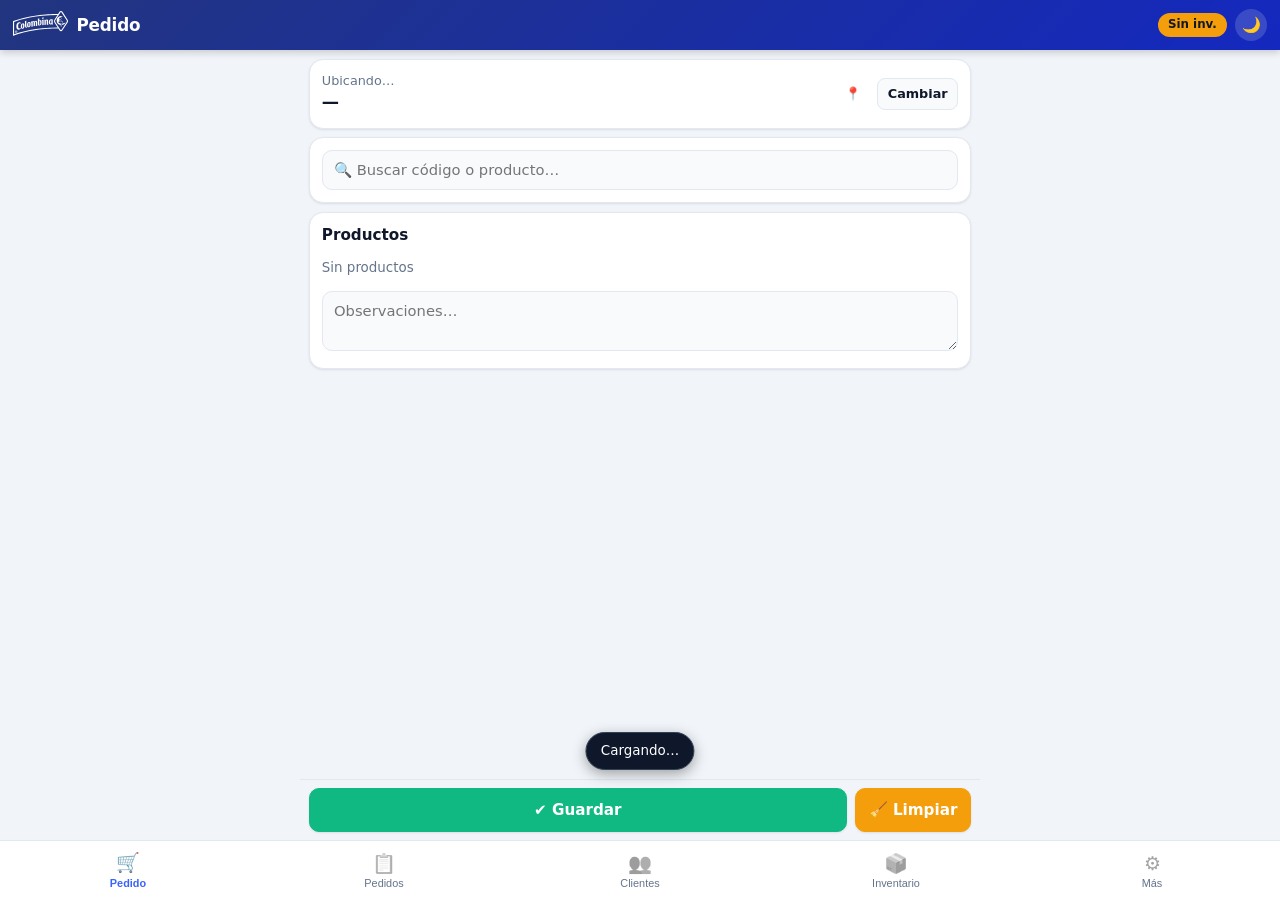
==== commit 5947a550: "Add No disponible filter in inventory" ====
--- a/app/index.html
+++ b/app/index.html
@@ -102,6 +102,7 @@
             <option value="all">Todos</option>
             <option value="ref">⭐ Habituales</option>
             <option value="stock">Disponible</option>
+            <option value="nostock">No disponible</option>
           </select>
         </div>
         <div id="invList" class="inv-results"></div>
@@ -113,7 +114,7 @@
       <div class="card">
         <h2>Inventario</h2>
         <div id="invSummary" class="small"></div>
-        <label class="btn primary block mt">📂 Cargar inventario (.xlsx)
+        <label class="btn primary block mt">📂 Cargar inventario
           <input type="file" id="invFile" accept=".xlsx,.xls,application/vnd.openxmlformats-officedocument.spreadsheetml.sheet" hidden>
         </label>
       </div>
